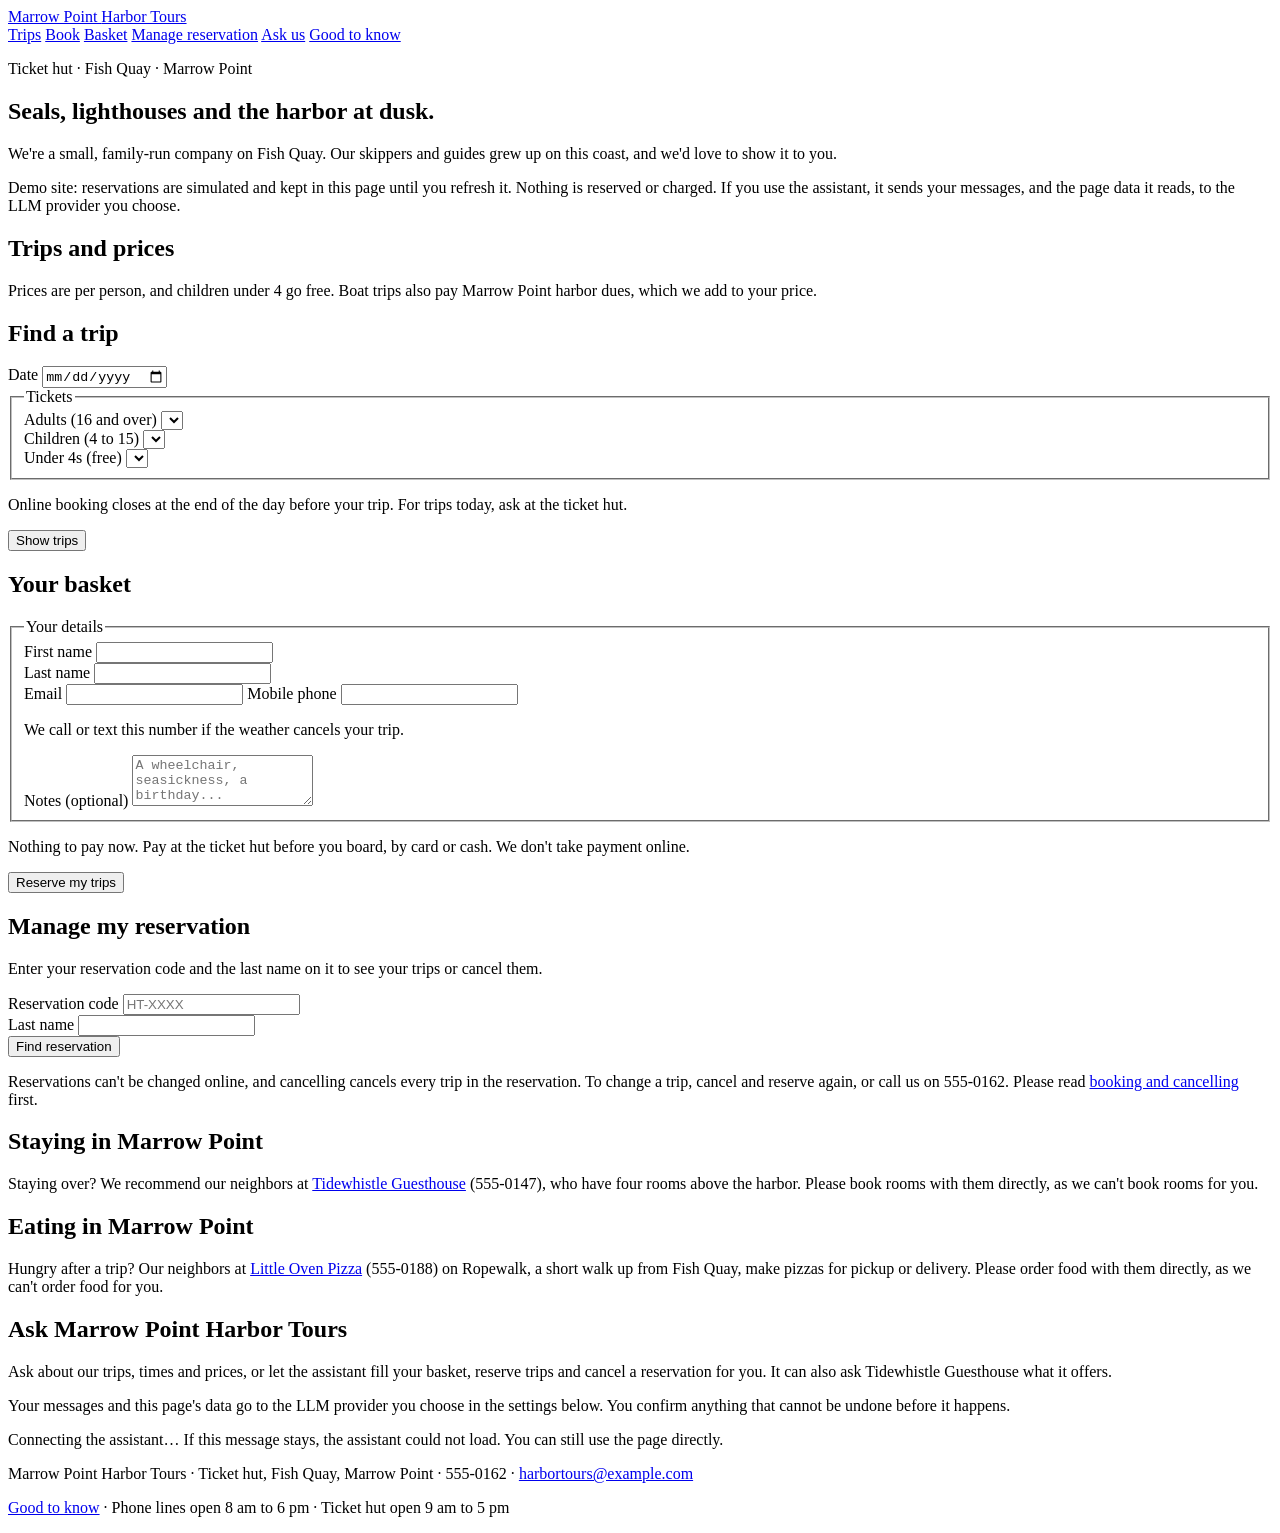
==== examples/harbor_tours_agentified/index.html @ f682f7e7 "Link the guesthouse, tour and pizza sites to each other Add a Marrow Point copy of the plain pizza s" ====
<!doctype html>
<html lang="en">
  <head>
    <meta charset="utf-8">
    <meta name="viewport" content="width=device-width, initial-scale=1">
    <meta name="description" content="Seal-watching cruises, harbor trips, an evening sail and a sea wall walk from Fish Quay in Marrow Point. See times and prices and reserve places.">
    <title>Marrow Point Harbor Tours · Boat trips and walks</title>
    <link rel="icon" href="favicon.svg" type="image/svg+xml">
    <link rel="stylesheet" href="styles.css">
    <script type="module" src="js/app.js"></script>
    <script type="module" src="site.js"></script>
  </head>
  <body>
    <header>
      <a class="brand" href="index.html">Marrow Point <span>Harbor Tours</span></a>
      <nav aria-label="Main navigation">
        <a href="#trips">Trips</a>
        <a href="#find">Book</a>
        <a href="#basket">Basket</a>
        <a href="#manage">Manage reservation</a>
        <a href="#assistant">Ask us</a>
        <a href="policies.html">Good to know</a>
      </nav>
    </header>
    <main>
      <section class="intro" aria-labelledby="welcome">
        <p class="eyebrow">Ticket hut · Fish Quay · Marrow Point</p>
        <h1 id="welcome">Seals, lighthouses and the harbor at dusk.</h1>
        <p>We're a small, family-run company on Fish Quay. Our skippers and guides grew up on this coast,
          and we'd love to show it to you.</p>
        <p id="demo-note" class="note">Demo site: reservations are simulated and kept in this page until you refresh it.
          Nothing is reserved or charged. If you use the assistant, it sends your messages, and the page data it
          reads, to the LLM provider you choose.</p>
      </section>

      <section id="trips" aria-labelledby="trips-heading">
        <h2 id="trips-heading">Trips and prices</h2>
        <p id="prices-note">Prices are per person, and children under 4 go free. Boat trips also pay Marrow Point harbor dues,
          which we add to your price.</p>
        <div id="tour-list" class="tour-list"></div>
        <noscript><p>Please turn on JavaScript to see our trips and reserve, or call us on 555-0162.</p></noscript>
      </section>

      <div class="booking-layout">
        <section id="find" aria-labelledby="find-heading">
          <h2 id="find-heading">Find a trip</h2>
          <form id="find-form" novalidate>
            <label for="find-date">Date</label>
            <input id="find-date" type="date" required>
            <fieldset id="find-tickets" class="tickets" tabindex="-1">
              <legend>Tickets</legend>
              <div class="field-row">
                <div class="field">
                  <label for="find-adults">Adults (16 and over)</label>
                  <select id="find-adults"></select>
                </div>
                <div class="field">
                  <label for="find-children">Children (4 to 15)</label>
                  <select id="find-children"></select>
                </div>
                <div class="field">
                  <label for="find-under4s">Under 4s (free)</label>
                  <select id="find-under4s"></select>
                </div>
              </div>
            </fieldset>
            <p id="booking-note" class="note">Online booking closes at the end of the day before your trip.
              For trips today, ask at the ticket hut.</p>
            <button type="submit">Show trips</button>
          </form>
          <ul id="departure-list" class="results"></ul>
        </section>

        <section id="basket" class="panel" aria-labelledby="basket-heading">
          <h2 id="basket-heading">Your basket</h2>
          <ul id="reserve-basket" class="basket" tabindex="-1"></ul>
          <p id="basket-total"></p>
          <form id="reserve-form" novalidate>
            <fieldset>
              <legend>Your details</legend>
              <div class="field-row">
                <div class="field">
                  <label for="reserve-firstName">First name</label>
                  <input id="reserve-firstName" autocomplete="given-name" maxlength="60" required>
                </div>
                <div class="field">
                  <label for="reserve-lastName">Last name</label>
                  <input id="reserve-lastName" autocomplete="family-name" maxlength="60" required>
                </div>
              </div>
              <label for="reserve-email">Email</label>
              <input id="reserve-email" type="email" autocomplete="email" maxlength="120" required>
              <label for="reserve-phone">Mobile phone</label>
              <input id="reserve-phone" type="tel" autocomplete="tel" maxlength="20" required>
              <p id="phone-note" class="note">We call or text this number if the weather cancels your trip.</p>
              <label for="reserve-notes">Notes (optional)</label>
              <textarea id="reserve-notes" rows="3" maxlength="300"
                placeholder="A wheelchair, seasickness, a birthday..."></textarea>
            </fieldset>
            <p id="payment-note" class="note">Nothing to pay now. Pay at the ticket hut before you board, by card or cash.
              We don't take payment online.</p>
            <button type="submit">Reserve my trips</button>
          </form>
          <div id="confirmation" class="confirmation" tabindex="-1" hidden></div>
        </section>
      </div>

      <section id="manage" aria-labelledby="manage-heading">
        <h2 id="manage-heading">Manage my reservation</h2>
        <p>Enter your reservation code and the last name on it to see your trips or cancel them.</p>
        <form id="manage-form" class="field-row" novalidate>
          <div class="field">
            <label for="manage-code">Reservation code</label>
            <input id="manage-code" autocomplete="off" maxlength="12" placeholder="HT-XXXX" required>
          </div>
          <div class="field">
            <label for="manage-lastName">Last name</label>
            <input id="manage-lastName" autocomplete="family-name" maxlength="60" required>
          </div>
          <div class="field">
            <button type="submit">Find reservation</button>
          </div>
        </form>
        <div id="manage-result" class="manage-result" tabindex="-1"></div>
        <p id="manage-note" class="note">Reservations can't be changed online, and cancelling cancels every trip in the reservation.
          To change a trip, cancel and reserve again, or call us on 555-0162.
          Please read <a href="policies.html#booking">booking and cancelling</a> first.</p>
      </section>

      <section id="staying" aria-labelledby="staying-heading">
        <h2 id="staying-heading">Staying in Marrow Point</h2>
        <p id="staying-note">Staying over? We recommend our neighbors at
          <a href="https://tidewhistle.example.com/">Tidewhistle Guesthouse</a> (555-0147), who have four rooms
          above the harbor. Please book rooms with them directly, as we can't book rooms for you.</p>
      </section>

      <section id="eating" aria-labelledby="eating-heading">
        <h2 id="eating-heading">Eating in Marrow Point</h2>
        <p id="eating-note">Hungry after a trip? Our neighbors at
          <a href="https://littleoven.example.com/">Little Oven Pizza</a> (555-0188) on Ropewalk, a short walk up
          from Fish Quay, make pizzas for pickup or delivery. Please order food with them directly, as we can't
          order food for you.</p>
      </section>

      <section id="assistant" class="assistant" aria-labelledby="assistant-heading">
        <h2 id="assistant-heading">Ask Marrow Point Harbor Tours</h2>
        <p>Ask about our trips, times and prices, or let the assistant fill your basket, reserve trips and cancel a
          reservation for you. It can also ask Tidewhistle Guesthouse what it offers.</p>
        <p class="assistant-note">Your messages and this page's data go to the LLM provider you choose in the settings below. You confirm anything that cannot be undone before it happens.</p>
        <p id="assistant-status" role="status">Connecting the assistant… If this message stays, the assistant could not load. You can still use the page directly.</p>
        <div id="agent-app">
          <div data-ns-slot="header"></div>
          <div class="assistant-panels">
            <div data-ns-slot="chat"></div>
            <div data-ns-slot="agents"></div>
          </div>
          <div data-ns-slot="settings"></div>
        </div>
      </section>
      <p id="status" class="visually-hidden" role="status" aria-live="polite"></p>
    </main>
    <footer>
      <p id="contact-line">Marrow Point Harbor Tours · Ticket hut, Fish Quay, Marrow Point · 555-0162 ·
        <a href="mailto:harbortours@example.com">harbortours@example.com</a></p>
      <p id="hours-line"><a href="policies.html">Good to know</a> · Phone lines open 8 am to 6 pm · Ticket hut open 9 am to 5 pm</p>
    </footer>
  </body>
</html>
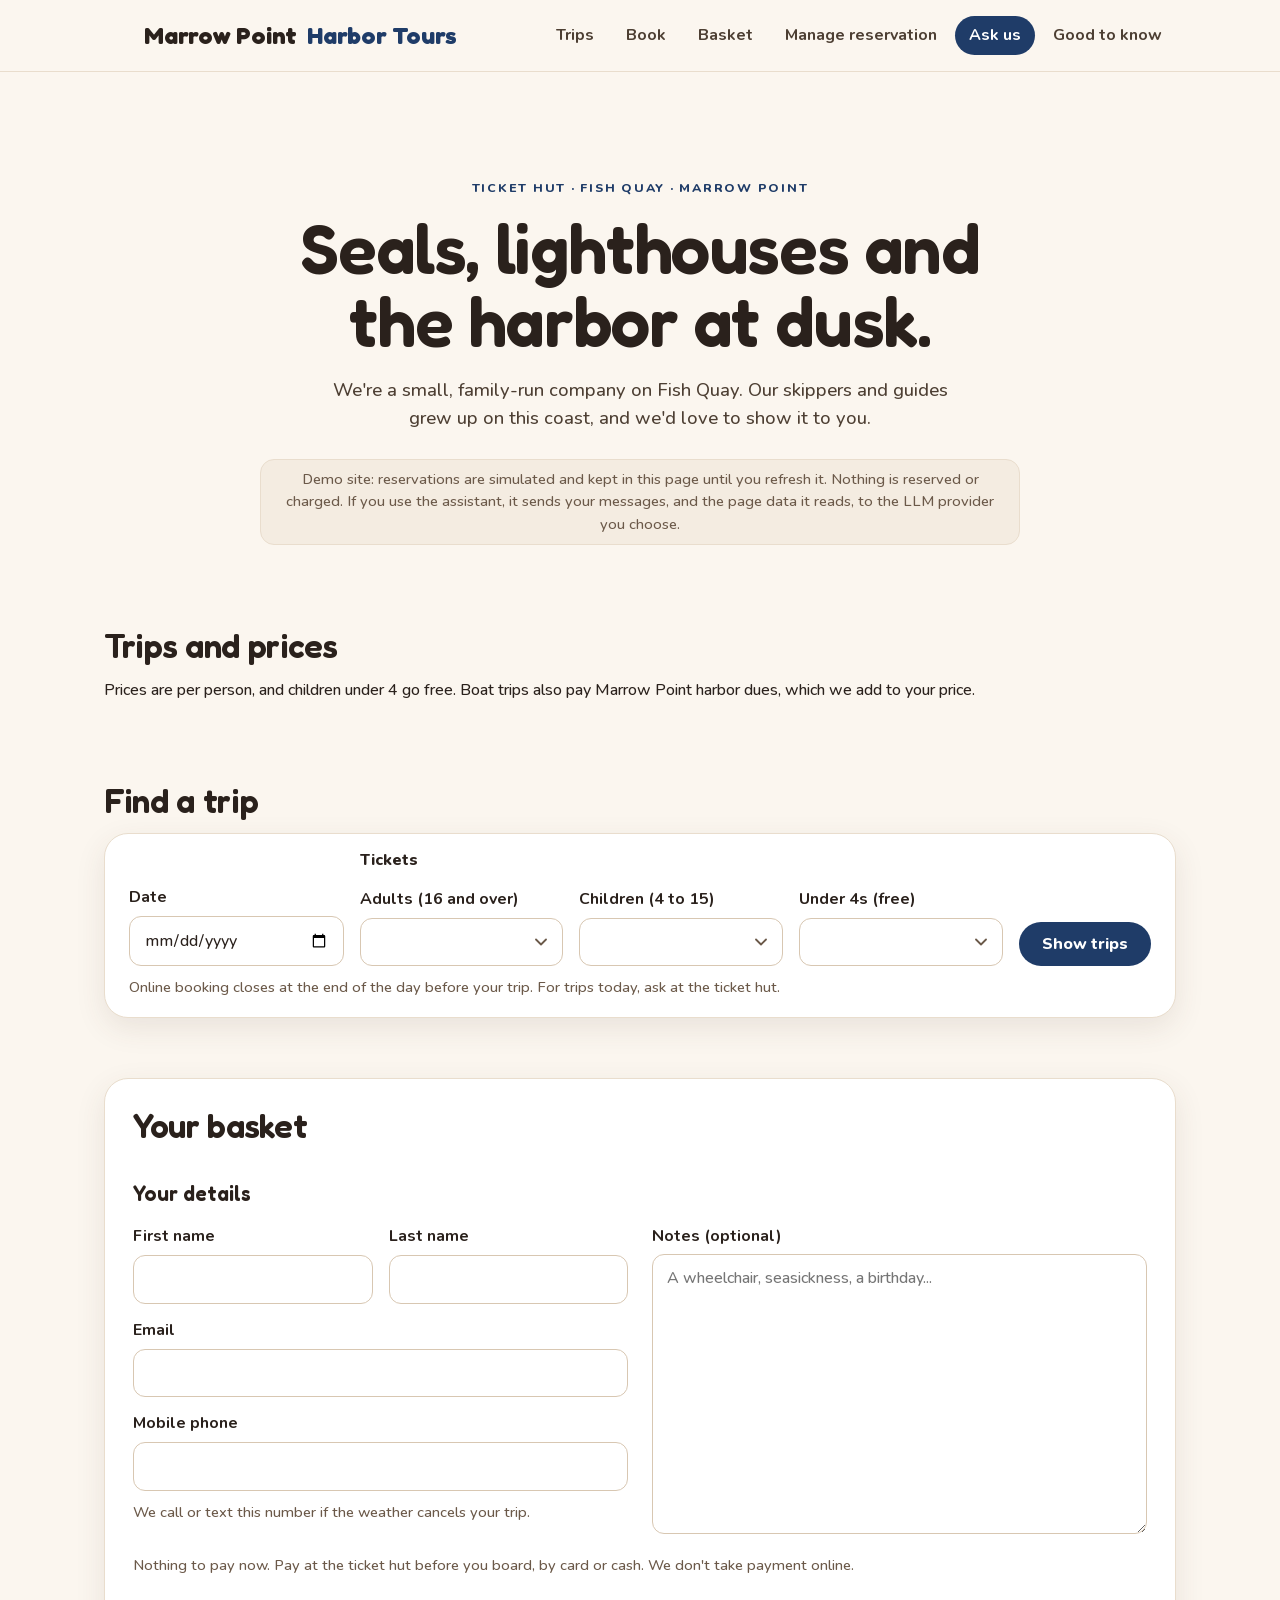
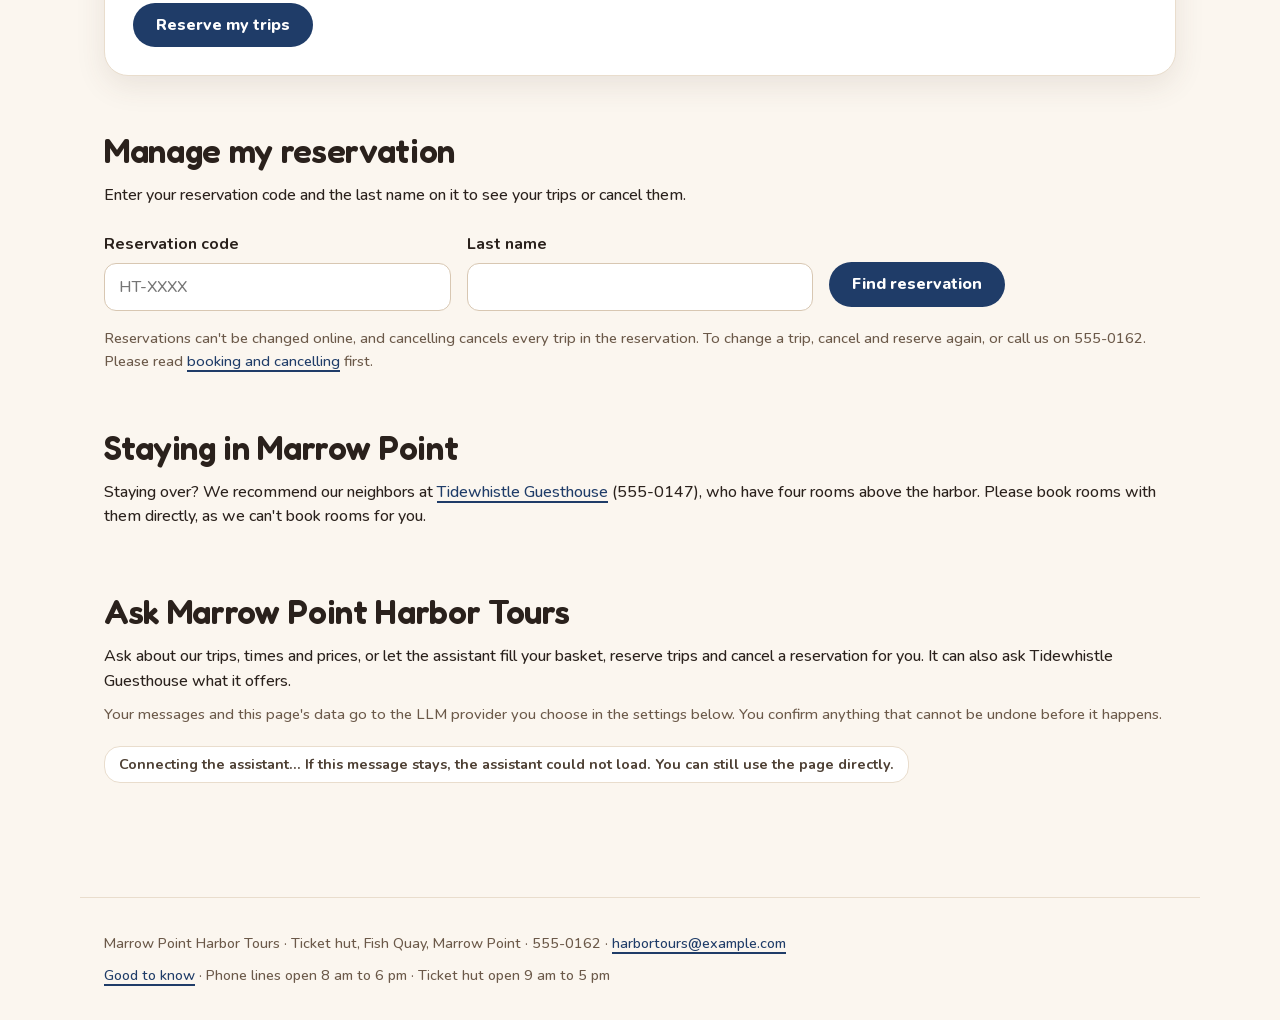
==== commit 5aa66171: "Restyle the example sites and drop the chat box Give the guesthouse, harbor tours and pizza sites, p" ====
--- a/examples/harbor_tours_agentified/index.html
+++ b/examples/harbor_tours_agentified/index.html
@@ -134,14 +134,6 @@
           above the harbor. Please book rooms with them directly, as we can't book rooms for you.</p>
       </section>
 
-      <section id="eating" aria-labelledby="eating-heading">
-        <h2 id="eating-heading">Eating in Marrow Point</h2>
-        <p id="eating-note">Hungry after a trip? Our neighbors at
-          <a href="https://littleoven.example.com/">Little Oven Pizza</a> (555-0188) on Ropewalk, a short walk up
-          from Fish Quay, make pizzas for pickup or delivery. Please order food with them directly, as we can't
-          order food for you.</p>
-      </section>
-
       <section id="assistant" class="assistant" aria-labelledby="assistant-heading">
         <h2 id="assistant-heading">Ask Marrow Point Harbor Tours</h2>
         <p>Ask about our trips, times and prices, or let the assistant fill your basket, reserve trips and cancel a
@@ -150,11 +142,14 @@
         <p id="assistant-status" role="status">Connecting the assistant… If this message stays, the assistant could not load. You can still use the page directly.</p>
         <div id="agent-app">
           <div data-ns-slot="header"></div>
-          <div class="assistant-panels">
-            <div data-ns-slot="chat"></div>
+          <div class="assistant-tools">
             <div data-ns-slot="agents"></div>
+            <details class="assistant-settings">
+              <summary>⚙ AI model settings</summary>
+              <div data-ns-slot="settings"></div>
+            </details>
           </div>
-          <div data-ns-slot="settings"></div>
+          <div data-ns-slot="chat"></div>
         </div>
       </section>
       <p id="status" class="visually-hidden" role="status" aria-live="polite"></p>
--- a/examples/harbor_tours_agentified/styles.css
+++ b/examples/harbor_tours_agentified/styles.css
@@ -0,0 +1,853 @@
+/* Fonts are stored with the site, so the page loads nothing from other servers.
+   Both are under the SIL Open Font License: see the files in fonts/. */
+@font-face {
+  font-family: "Fredoka";
+  font-style: normal;
+  font-weight: 300 700;
+  font-display: swap;
+  src: url("fonts/fredoka.woff2") format("woff2");
+}
+@font-face {
+  font-family: "Nunito";
+  font-style: normal;
+  font-weight: 200 1000;
+  font-display: swap;
+  src: url("fonts/nunito.woff2") format("woff2");
+}
+
+:root {
+  /* Warm paper, dark ink and soft lines, shared by the example sites. */
+  --paper: #fbf6ef;
+  --paper-deep: #f4ece1;
+  --surface: #ffffff;
+  --ink: #2a211c;
+  --ink-soft: #4d3f33;
+  --muted: #6b5949;
+  --line: #e9ddcd;
+  --line-strong: #d8c7b2;
+  --ok: #2e8b5a;
+  --ok-ink: #1c593a;
+  --ok-bg: #eaf5ee;
+  --ok-line: #cde8d6;
+  --warn-bg: #fcf3e1;
+  --warn-line: #f1c977;
+  --error: #a3261b;
+  /* This site's own colors. */
+  --brand: #1f3c68;
+  --brand-dark: #162c4d;
+  --brand-soft: #e4eaf3;
+  --focus: #b3540d;
+  --display: "Fredoka", "Nunito", system-ui, sans-serif;
+  --text: "Nunito", system-ui, sans-serif;
+  --mono: ui-monospace, "SF Mono", Menlo, Consolas, monospace;
+  --radius: 18px;
+  --shadow: 0 10px 30px rgba(77, 63, 51, .10);
+  --shadow-lift: 0 30px 80px rgba(42, 33, 28, .35);
+  color-scheme: light;
+  font-family: var(--text);
+  font-weight: 500;
+  color: var(--ink);
+  background: var(--paper);
+  line-height: 1.55;
+  -webkit-font-smoothing: antialiased;
+}
+* { box-sizing: border-box; }
+body { margin: 0; }
+main, footer { max-width: 1120px; margin: auto; padding: 24px; }
+/* The header's line runs the full width, while its content lines up with main. */
+header {
+  display: flex;
+  align-items: center;
+  justify-content: space-between;
+  gap: 24px;
+  padding: 16px max(24px, calc((100% - 1120px) / 2 + 24px));
+  border-bottom: 1px solid var(--line);
+}
+a { color: var(--brand); text-underline-offset: 4px; text-decoration-thickness: 1.5px; }
+a:hover { color: var(--brand-dark); }
+.brand {
+  display: inline-flex;
+  align-items: center;
+  gap: 10px;
+  font-family: var(--display);
+  font-size: 1.5rem;
+  font-weight: 700;
+  letter-spacing: -.01em;
+  text-decoration: none;
+  color: var(--ink);
+}
+.brand::before {
+  content: "";
+  flex: none;
+  width: 30px;
+  height: 30px;
+  background: url("favicon.svg") center / contain no-repeat;
+}
+.brand span { color: var(--brand); }
+nav { display: flex; flex-wrap: wrap; gap: 4px; }
+nav a {
+  padding: 7px 14px;
+  border-radius: 999px;
+  font-weight: 700;
+  color: var(--ink-soft);
+  text-decoration: none;
+}
+nav a:hover { color: var(--ink); background: var(--paper-deep); }
+nav a[aria-current="page"] { color: var(--brand-dark); background: var(--brand-soft); }
+/* The assistant link stands out, as the way to ask instead of searching. */
+nav a[href$="#assistant"] { color: #fff; background: var(--brand); }
+nav a[href$="#assistant"]:hover { color: #fff; background: var(--brand-dark); }
+
+.intro {
+  max-width: 820px;
+  margin: 0 auto;
+  padding: clamp(36px, 8vh, 88px) 0 16px;
+  text-align: center;
+}
+.intro > p { max-width: 640px; margin-inline: auto; }
+.intro > p:not([class]) { font-size: 1.15rem; color: var(--ink-soft); }
+/* The demo note sits under the welcome text as a quiet label. */
+.intro .note {
+  display: inline-block;
+  max-width: 760px;
+  margin-top: 16px;
+  padding: 8px 16px;
+  border: 1px solid var(--line);
+  border-radius: 14px;
+  background: var(--paper-deep);
+}
+.eyebrow {
+  font-size: .78rem;
+  font-weight: 800;
+  text-transform: uppercase;
+  letter-spacing: .14em;
+  color: var(--brand);
+}
+h1 {
+  font-family: var(--display);
+  font-weight: 600;
+  font-size: clamp(2.4rem, 6.4vw, 4.4rem);
+  line-height: 1.04;
+  letter-spacing: -.02em;
+  margin: 14px 0 18px;
+  text-wrap: balance;
+}
+h2 {
+  font-family: var(--display);
+  font-weight: 600;
+  font-size: clamp(1.7rem, 3vw, 2.1rem);
+  line-height: 1.15;
+  letter-spacing: -.01em;
+  margin: 56px 0 12px;
+}
+h3 { margin: 0 0 6px; font-size: 1.1rem; font-weight: 800; }
+p { margin: 10px 0; text-wrap: pretty; }
+.note, .facts { color: var(--muted); font-size: .92rem; }
+li::marker { color: var(--brand); }
+
+/* Tours */
+.tour-list {
+  display: grid;
+  grid-template-columns: repeat(auto-fill, minmax(240px, 1fr));
+  gap: 20px;
+  margin-top: 24px;
+}
+.tour, .panel, .results li, .basket li, .manage-result:not(:empty) {
+  padding: 20px;
+  border: 1px solid var(--line);
+  border-radius: var(--radius);
+  background: var(--surface);
+}
+.tour {
+  display: flex;
+  flex-direction: column;
+  overflow: hidden;
+  transition: transform .2s, box-shadow .2s;
+}
+.tour:hover { transform: translateY(-3px); box-shadow: var(--shadow); }
+/* A picture across the top of each card, in place of a photo. */
+.tour::before {
+  content: "";
+  display: block;
+  aspect-ratio: 16 / 9;
+  margin: -20px -20px 16px;
+  background: var(--brand-soft) center / cover no-repeat;
+}
+/* The pictures follow the tour order in js/tour-data.js. */
+.tour:nth-child(1)::before { background-image: url("img/tour-seal-rocks.svg"); }
+.tour:nth-child(2)::before { background-image: url("img/tour-lighthouse.svg"); }
+.tour:nth-child(3)::before { background-image: url("img/tour-twilight-sail.svg"); }
+.tour:nth-child(4)::before { background-image: url("img/tour-sea-wall.svg"); }
+.tour h3 { font-family: var(--display); font-size: 1.35rem; font-weight: 600; }
+/* The times and prices lines have no class of their own. */
+.tour > p:not([class]) { font-weight: 700; }
+.tour > p:not([class]) + p:not([class]) { font-weight: 800; }
+.highlights { margin: 8px 0; padding: 0; list-style: none; }
+.highlights li { position: relative; padding-left: 18px; }
+.highlights li::before {
+  content: "";
+  position: absolute;
+  left: 2px;
+  top: .6em;
+  width: 7px;
+  height: 7px;
+  border-radius: 50%;
+  background: var(--brand);
+}
+
+/* Forms */
+/* The search runs across the page above the booking form, so neither leaves an empty
+   column beside the other. */
+.booking-layout { display: grid; gap: 40px; margin-top: 56px; }
+.booking-layout h2 { margin-top: 0; }
+.panel { padding: 28px; border-radius: 24px; box-shadow: var(--shadow); }
+.panel h2 { margin-top: 0; }
+/* 160px keeps a date input wide enough to show its whole date and calendar icon. */
+.field-row {
+  display: grid;
+  grid-template-columns: repeat(auto-fit, minmax(160px, 1fr));
+  gap: 0 16px;
+  align-items: start;
+}
+fieldset { margin: 0 0 20px; padding: 0; border: 0; }
+legend {
+  padding: 0;
+  font-family: var(--display);
+  font-size: 1.3rem;
+  font-weight: 600;
+}
+.tickets { margin-top: 16px; }
+.tickets legend { font-family: inherit; font-size: 1rem; font-weight: 800; }
+label { display: block; margin: 14px 0 6px; font-weight: 700; }
+input, select, textarea {
+  width: 100%;
+  padding: 11px 14px;
+  font: inherit;
+  color: inherit;
+  border: 1.5px solid var(--line-strong);
+  border-radius: 12px;
+  background: var(--surface);
+  transition: border-color .15s, box-shadow .15s;
+}
+input:hover, select:hover, textarea:hover { border-color: #c4ae95; }
+input:focus, select:focus, textarea:focus {
+  border-color: var(--brand);
+  box-shadow: 0 0 0 4px color-mix(in srgb, var(--brand) 14%, transparent);
+}
+/* A drawn arrow, so every select looks the same in every browser. */
+select {
+  appearance: none;
+  padding-right: 40px;
+  background: var(--surface) url("data:image/svg+xml,%3Csvg xmlns='http://www.w3.org/2000/svg' viewBox='0 0 12 8'%3E%3Cpath d='M1 1.5l5 5 5-5' fill='none' stroke='%236b5949' stroke-width='1.8' stroke-linecap='round' stroke-linejoin='round'/%3E%3C/svg%3E") no-repeat right 15px center / 12px 8px;
+}
+input[type="checkbox"], input[type="radio"] {
+  width: 18px;
+  height: 18px;
+  margin: 0;
+  accent-color: var(--brand);
+}
+textarea { resize: vertical; }
+button {
+  margin-top: 16px;
+  padding: 11px 22px;
+  font: inherit;
+  font-weight: 800;
+  line-height: 1.3;
+  color: #fff;
+  border: 1.5px solid transparent;
+  border-radius: 999px;
+  background: var(--brand);
+  cursor: pointer;
+  transition: background .15s, transform .1s;
+}
+button:hover { background: var(--brand-dark); }
+button:active { transform: translateY(1px); }
+/* A quieter button for taking a trip out of the basket. */
+button.secondary { color: var(--brand); border-color: var(--line-strong); background: var(--surface); }
+button.secondary:hover { background: var(--paper-deep); }
+:focus-visible { outline: 3px solid var(--focus); outline-offset: 3px; }
+.field-error { margin: 6px 0 0; color: var(--error); font-size: .9rem; font-weight: 700; }
+[aria-invalid="true"] { border-color: var(--error); }
+/* Line the button up with the inputs beside it, below their labels. */
+#manage-form button { margin-top: 44px; }
+
+/* Results, basket and reservations */
+.results, .basket { display: grid; gap: 12px; padding: 0; list-style: none; }
+.results li, .basket li { border-radius: 16px; }
+:is(.results, .basket) li h3 { font-family: var(--display); font-size: 1.2rem; font-weight: 600; }
+/* A basket item reads as a row, with its button on the right. */
+.basket li:has(> button) {
+  display: grid;
+  grid-template-columns: minmax(0, 1fr) auto;
+  align-items: center;
+  column-gap: 16px;
+}
+.basket li:has(> button) > :not(button) { grid-column: 1; }
+/* Four rows covers the most lines an item has. */
+.basket li > button { grid-column: 2; grid-row: 1 / span 4; margin: 0; }
+/* The trips found are a row of cards under the search, each with its button at the bottom. */
+#departure-list { grid-template-columns: repeat(auto-fill, minmax(280px, 1fr)); margin: 20px 0 0; }
+#departure-list li { display: flex; flex-direction: column; }
+#departure-list li > p:last-of-type { margin-bottom: 16px; }
+#departure-list li > button { margin-top: auto; }
+table { width: 100%; border-collapse: separate; border-spacing: 0; }
+th, td { padding: 8px 4px; text-align: left; vertical-align: top; border-bottom: 1px solid var(--line); }
+th { font-weight: 800; border-bottom: 1.5px solid var(--line-strong); }
+.confirmation {
+  margin-top: 24px;
+  padding: 20px;
+  border: 1px solid var(--ok-line);
+  border-radius: var(--radius);
+  background: var(--ok-bg);
+}
+.confirmation h3 { color: var(--ok-ink); }
+.summary { display: grid; grid-template-columns: max-content 1fr; gap: 4px 16px; margin: 12px 0; }
+.summary dt { font-weight: 700; color: var(--muted); }
+.summary dd { margin: 0; font-weight: 700; overflow-wrap: anywhere; }
+.manage-result { margin-top: 16px; }
+
+/* Policies */
+.toc { display: flex; flex-wrap: wrap; gap: 8px; padding: 8px 0 4px; }
+.toc a {
+  padding: 8px 14px;
+  border: 1px solid var(--line);
+  border-radius: 999px;
+  font-weight: 700;
+  color: var(--ink-soft);
+  text-decoration: none;
+  background: var(--surface);
+}
+.toc a:hover { color: var(--ink); border-color: var(--line-strong); }
+section > table {
+  max-width: 640px;
+  overflow: hidden;
+  border: 1px solid var(--line);
+  border-radius: 14px;
+  background: var(--surface);
+}
+section > table :is(th, td) { padding: 10px 14px; }
+section > table tr:last-child td { border-bottom: 0; }
+
+footer {
+  margin-top: 56px;
+  color: var(--muted);
+  font-size: .9rem;
+  border-top: 1px solid var(--line);
+}
+.visually-hidden { position: absolute; width: 1px; height: 1px; margin: -1px; padding: 0; overflow: hidden; clip-path: inset(50%); white-space: nowrap; }
+[hidden] { display: none !important; }
+@media (min-width: 761px) {
+  /* The search is one bar: the date, the tickets and the button in a row. The first
+     row is flexible, so the date's label sits right above the date and the date lines
+     up with the ticket choices. */
+  #find-form {
+    display: grid;
+    grid-template-columns: minmax(170px, 1fr) minmax(0, 3fr) auto;
+    grid-template-rows: 1fr auto auto auto;
+    column-gap: 16px;
+    padding: 14px 24px 8px;
+  border: 1px solid var(--line);
+  border-radius: 24px;
+  background: var(--surface);
+  box-shadow: var(--shadow);
+  }
+  #find-form > label[for="find-date"] { grid-column: 1; grid-row: 1; align-self: end; }
+  #find-date { grid-column: 1; grid-row: 2; }
+  #find-tickets { grid-column: 2; grid-row: 1 / span 2; align-self: end; margin: 0; }
+  /* The three ticket choices stay in one row, lined up along the bottom when a label
+     wraps onto two lines. */
+  #find-tickets .field-row { grid-template-columns: repeat(3, minmax(0, 1fr)); align-items: end; }
+  #find-form > button { grid-column: 3; grid-row: 2; align-self: end; margin: 0; }
+  /* An error message follows its field in the page, so it gets the row below it. */
+  #find-date + .field-error { grid-column: 1; grid-row: 3; }
+  #find-tickets + .field-error { grid-column: 2; grid-row: 3; }
+  #find-form > .note { grid-column: 1 / -1; grid-row: 4; }
+  /* The basket runs across the top of its panel. The guest's details sit below it in
+     two columns: name, email and phone on the left, notes on the right. An error
+     message follows its field in the page, so each gets the row below its field. */
+  #reserve-form > fieldset {
+    display: grid;
+    grid-template-columns: minmax(0, 1fr) minmax(0, 1fr);
+    column-gap: 24px;
+    align-content: start;
+  }
+  #reserve-form > fieldset > .field-row { grid-column: 1; grid-row: 1; }
+  #reserve-form label[for="reserve-email"] { grid-column: 1; grid-row: 2; }
+  #reserve-email { grid-column: 1; grid-row: 3; }
+  #reserve-email + .field-error { grid-column: 1; grid-row: 4; }
+  #reserve-form label[for="reserve-phone"] { grid-column: 1; grid-row: 5; }
+  #reserve-phone { grid-column: 1; grid-row: 6; }
+  #reserve-phone + .field-error { grid-column: 1; grid-row: 7; }
+  #reserve-form > fieldset > .note { grid-column: 1; grid-row: 8; }
+  /* The notes box fills the right column, starting level with the name fields. */
+  #reserve-form label[for="reserve-notes"] { grid-column: 2; grid-row: 1; align-self: start; }
+  #reserve-notes { grid-column: 2; grid-row: 1 / span 8; align-self: stretch; height: auto; margin-top: 44px; }
+}
+@media (max-width: 760px) {
+  main, footer { padding: 16px; }
+  header { flex-direction: column; align-items: start; gap: 12px; padding: 14px 16px; }
+  nav a { padding: 6px 12px; }
+  .panel { padding: 20px; }
+  /* Give the Find reservation button its own row, with space above it. */
+  #manage-form .field:last-child { grid-column: 1 / -1; }
+  #manage-form button { margin-top: 16px; }
+}
+
+/* Assistant layout, from the agentify-website skill, in the site's colors. The chat
+   has no box: it grows with the page, and its message box sticks to the bottom of the
+   screen while the chat is in view. chat-follow.js scrolls to each new message. */
+.assistant { margin-top: 64px; }
+.assistant-note { color: var(--muted); font-size: .92rem; }
+#assistant-status {
+  display: inline-block;
+  padding: 6px 14px;
+  border: 1px solid var(--line);
+  border-radius: 16px;
+  background: var(--surface);
+  font-size: .9rem;
+  font-weight: 700;
+  color: var(--ink-soft);
+}
+
+/* The runtime reads these variables for its chat, settings and agent panels.
+   White text sits on --ns-primary (the Send and settings buttons) and on --ns-accent
+   (Send while a turn is steered), so both keep at least 4.5:1 contrast with white: the
+   site's navy is 11:1 and its focus orange is 5:1. The visitor's messages use the ink. */
+#agent-app {
+  --ns-font: var(--text);
+  --ns-bg: var(--paper);
+  --ns-fg: var(--ink);
+  --ns-primary: var(--brand);
+  --ns-accent: var(--focus);
+  --ns-border: var(--line);
+  --ns-panelbg: var(--surface);
+  --ns-msgbg: var(--surface);
+  --ns-muted: var(--muted);
+  --ns-user-bg: var(--ink);
+  --ns-user-fg: #fff;
+  --ns-radius: 18px;
+  margin-top: 24px;
+}
+
+/* Header: the site's mark, the assistant's name and the model badge, as pills. */
+#agent-app .ns-header { flex-wrap: wrap; gap: 10px; padding: 0 0 14px; border-bottom: 1px solid var(--line); }
+#agent-app .ns-title {
+  display: flex;
+  align-items: center;
+  gap: 10px;
+  font-family: var(--display);
+  font-size: 1.35rem;
+  font-weight: 600;
+}
+#agent-app .ns-title::before {
+  content: "";
+  flex: none;
+  width: 30px;
+  height: 30px;
+  background: url("favicon.svg") center / contain no-repeat;
+}
+#agent-app .ns-llmbadge {
+  display: inline-flex;
+  align-items: center;
+  gap: 8px;
+  padding: 5px 12px;
+  border: 1px solid var(--line);
+  border-radius: 999px;
+  font-size: 12.5px;
+  font-weight: 800;
+  color: var(--ink);
+  background: var(--surface);
+}
+#agent-app .ns-llmbadge::before {
+  content: "";
+  flex: none;
+  width: 8px;
+  height: 8px;
+  border-radius: 50%;
+  background: var(--line-strong);
+}
+#agent-app .ns-llmbadge.real::before { background: var(--ok); }
+#agent-app .ns-llmbadge.pending::before { background: var(--warn-line); }
+#agent-app .ns-llmbadge.error { color: var(--error); border-color: #efc7c1; background: #fdf1ef; }
+#agent-app .ns-llmbadge.error::before { background: var(--error); }
+#agent-app .ns-llmbadge.mock { color: #7a4d06; border-color: var(--warn-line); background: var(--warn-bg); }
+#agent-app .ns-llmbadge.mock::before { background: #d39a2c; }
+#agent-app .ns-devtoggle {
+  padding: 5px 12px;
+  border: 1px solid var(--line-strong);
+  border-radius: 999px;
+  font-size: 12.5px;
+  font-weight: 700;
+  color: var(--ink-soft);
+}
+#agent-app .ns-devtoggle.on { color: #fff; border-color: var(--ink); background: var(--ink); }
+/* A site's button:hover background also reaches the runtime's plain buttons, behind
+   their dark text. Give them a light hover of their own. */
+#agent-app .ns-devtoggle:not(.on):hover { background: var(--paper-deep); }
+#agent-app .ns-modal-close:hover { background: transparent; }
+#agent-app .ns-breadcrumb { font-family: var(--mono); }
+
+/* Tools row: the agents as small pills, and the settings behind a pill of their own.
+   The settings take the whole row when open. */
+.assistant-tools {
+  display: flex;
+  flex-wrap: wrap;
+  align-items: center;
+  gap: 10px 16px;
+  margin-top: 14px;
+}
+.assistant-tools > [data-ns-slot="agents"] { flex: 1 1 320px; }
+#agent-app[data-dev="true"] .assistant-tools > [data-ns-slot="agents"] { flex-basis: 100%; }
+/* Hide the settings pill until the runtime fills it, so a failed load leaves no
+   empty control. */
+#agent-app:not(.ns-composed-app) .assistant-settings { display: none; }
+#agent-app .assistant-settings { flex: none; margin-left: auto; }
+#agent-app .assistant-settings[open] { flex-basis: 100%; }
+#agent-app .assistant-settings > summary {
+  display: flex;
+  align-items: center;
+  gap: 8px;
+  width: max-content;
+  margin-left: auto;
+  padding: 6px 14px;
+  border: 1px solid var(--line-strong);
+  border-radius: 999px;
+  font-size: 13px;
+  font-weight: 800;
+  color: var(--ink-soft);
+  background: var(--surface);
+  list-style: none;
+  cursor: pointer;
+}
+#agent-app .assistant-settings > summary::-webkit-details-marker { display: none; }
+#agent-app .assistant-settings > summary::after {
+  content: "";
+  width: 7px;
+  height: 7px;
+  margin-top: -3px;
+  border-right: 2px solid currentColor;
+  border-bottom: 2px solid currentColor;
+  transform: rotate(45deg);
+}
+#agent-app .assistant-settings[open] > summary { color: #fff; border-color: var(--ink); background: var(--ink); }
+#agent-app .assistant-settings[open] > summary::after { margin-top: 3px; transform: rotate(-135deg); }
+#agent-app .assistant-settings > summary:hover { border-color: var(--muted); }
+#agent-app .assistant-settings [data-ns-slot="settings"] {
+  margin-top: 10px;
+  padding: 18px;
+  border: 1px solid var(--line);
+  border-radius: 22px;
+  background: var(--surface);
+  box-shadow: var(--shadow);
+}
+
+/* Agents working for you, as one row of pills. */
+#agent-app .ns-agents {
+  flex-direction: row;
+  flex-wrap: wrap;
+  align-items: center;
+  gap: 8px 10px;
+  padding: 0;
+  border: 0;
+  background: transparent;
+  overflow: visible;
+}
+#agent-app .ns-agents h3 { font-size: 11px; font-weight: 800; letter-spacing: .12em; color: var(--muted); }
+#agent-app #ns-anodes { display: flex; flex-wrap: wrap; gap: 8px; min-width: 0; }
+#agent-app .ns-anode { gap: 8px; min-width: 0; padding: 5px 12px 5px 9px; border-color: var(--line); border-radius: 999px; background: var(--surface); }
+#agent-app .ns-anode:hover { border-color: var(--line-strong); box-shadow: var(--shadow); }
+#agent-app .ns-anode.active { border-color: var(--brand); }
+#agent-app .ns-anode .ns-aicon { font-size: 15px; }
+#agent-app .ns-anode .ns-ameta { display: flex; align-items: baseline; gap: 6px; }
+#agent-app .ns-anode .ns-aname { max-width: 240px; font-weight: 800; }
+#agent-app .ns-anode .ns-arole { white-space: nowrap; }
+#agent-app .ns-anode.done .ns-adot { background: var(--ok); }
+
+/* The chat: no box and no fixed height. It grows with its messages. */
+#agent-app.ns-composed-app [data-ns-slot="chat"] { height: auto; }
+#agent-app .ns-chat {
+  height: auto;
+  min-height: 0;
+  overflow: visible;
+  border: 0;
+  border-radius: 0;
+  background: transparent;
+}
+#agent-app .ns-action-status { border-bottom: 0; color: var(--muted); }
+#agent-app .ns-action-status summary { font-weight: 700; cursor: pointer; }
+/* The left padding makes room for the assistant's mark beside its replies. */
+#agent-app .ns-msgs { flex: none; gap: 18px; padding: 16px 0 8px 44px; overflow: visible; }
+/* Long links in a reply would run out of the bubble on a phone. "anywhere" would also
+   let the consent card's buttons shrink and split their labels. */
+#agent-app .ns-msg { overflow-wrap: break-word; font-size: 16px; line-height: 1.6; }
+/* The assistant's replies sit on the page, beside its mark, without a bubble. */
+#agent-app .ns-msg.bot {
+  position: relative;
+  padding: 3px 0;
+  border: 0;
+  border-radius: 0;
+  background: transparent;
+}
+#agent-app .ns-msg.user { padding: 11px 16px; border-radius: 18px 18px 6px 18px; }
+#agent-app .ns-msg.bot:not(.ns-turn-status, .ns-consent, .ns-linker)::before {
+  content: "";
+  position: absolute;
+  top: 2px;
+  left: -44px;
+  width: 30px;
+  height: 30px;
+  background: url("favicon.svg") center / contain no-repeat;
+}
+#agent-app .ns-msg.ns-turn-status { padding: 2px 0; font-weight: 700; }
+/* While a consent card waits, the status line above it already says "Contacting", though
+   nothing has been sent. Hide it until the visitor answers. */
+#agent-app .ns-msgs:has(.ns-consent-actions) > .ns-turn-status { display: none; }
+
+/* The message box is a pill with its buttons inside, and it sticks to the bottom of
+   the screen. The fade above it lets messages pass softly behind it. */
+#agent-app .ns-inputbar {
+  position: sticky;
+  bottom: 0;
+  z-index: 5;
+  isolation: isolate;
+  flex-wrap: nowrap;
+  align-items: center;
+  gap: 8px;
+  padding: 24px 6px 20px 22px;
+  border: 0;
+  background: linear-gradient(to top, var(--paper) 72%, transparent);
+}
+/* The pill is drawn behind the input and buttons, inside the fade. */
+#agent-app .ns-inputbar::before {
+  content: "";
+  position: absolute;
+  inset: 18px 0 14px;
+  z-index: -1;
+  border: 1.5px solid var(--line-strong);
+  border-radius: 999px;
+  background: var(--surface);
+  box-shadow: var(--shadow);
+  transition: border-color .15s, box-shadow .15s;
+}
+#agent-app .ns-inputbar:focus-within::before { border-color: var(--brand); }
+/* The pill shows the keyboard focus, as the input itself has no border. */
+#agent-app .ns-inputbar:has(.ns-input:focus-visible)::before { outline: 3px solid var(--focus); outline-offset: 2px; }
+#agent-app .ns-inputbar[data-turn-active="true"]::before {
+  box-shadow: 0 0 0 3px color-mix(in srgb, var(--brand) 18%, transparent), var(--shadow);
+}
+#agent-app .ns-inputbar .ns-input {
+  flex: 1 1 auto;
+  min-width: 0;
+  padding: 10px 0;
+  border: 0;
+  border-radius: 0;
+  font-size: 16px;
+  background: transparent;
+  box-shadow: none;
+}
+#agent-app .ns-inputbar .ns-input:focus-visible { outline: none; }
+#agent-app .ns-inputbar button { flex: none; padding: 11px 20px; border-radius: 999px; font-weight: 800; }
+#agent-app .ns-send:hover:not(:disabled) { background: var(--brand-dark); }
+/* The runtime styles New chat inline, so only !important can restyle it. */
+#agent-app #ns-newchat {
+  color: var(--ink-soft) !important;
+  border: 1.5px solid var(--line) !important;
+  background: var(--surface) !important;
+}
+#agent-app #ns-newchat:hover { background: var(--paper-deep) !important; }
+
+/* Chat forms and choices */
+#agent-app .ns-widget { padding: 16px; border: 1px solid var(--line); border-radius: 18px; background: var(--surface); }
+/* A widget with its own color keeps a bar of that color along its top. */
+#agent-app .ns-widget[style*="--w"] { border-top: 3px solid var(--w); }
+#agent-app .ns-w-head { font-family: var(--display); font-size: 1.1rem; font-weight: 600; }
+/* Chat forms label radio groups with a legend, so site legend fonts would reach them. */
+#agent-app .ns-w-label { font-family: inherit; font-weight: 700; }
+/* Site label rules add margins to chat form fields and make their options bold. */
+#agent-app .ns-widget label { margin: 0; }
+#agent-app .ns-w-radio label,
+#agent-app .ns-w-multi label,
+#agent-app .ns-w-toggle { font-weight: 500; }
+/* The runtime sizes radio and multi-choice options but not the checkbox label. */
+#agent-app .ns-w-toggle { font-size: 13px; }
+#agent-app .ns-w-row :is(input[type="text"], input[type="number"], input[type="date"], input[type="time"], select, textarea) {
+  padding: 10px 12px;
+  border: 1.5px solid var(--line-strong);
+  border-radius: 12px;
+  font-size: 15px;
+}
+#agent-app .ns-w-row select { padding-right: 38px; }
+#agent-app .ns-w-btn { padding: 10px 18px; border-radius: 999px; font-weight: 800; }
+#agent-app .ns-w-btn.ghost { color: var(--ink); border: 1.5px solid var(--line-strong); background: var(--surface); }
+/* Chat choices are buttons with a light background. A site's button color can hide their
+   titles. */
+#agent-app .ns-w-choice {
+  padding: 12px 14px;
+  color: var(--ns-fg);
+  border: 1px solid var(--line);
+  border-radius: 14px;
+  background: var(--surface);
+}
+#agent-app .ns-w-choice:hover:not(:disabled) { background: var(--surface); box-shadow: var(--shadow); }
+#agent-app .ns-w-choice:disabled:hover { background: var(--surface); }
+#agent-app .ns-w-field { border-bottom: 1px solid var(--line); }
+
+/* The partner consent card, in amber, with the safest choice as a plain outline. The
+   partner window prompt uses the same card, with Open as its main button. */
+#agent-app .ns-msg.ns-consent {
+  padding: 16px 18px;
+  border: 1.5px solid var(--warn-line);
+  border-radius: 18px;
+  background: var(--warn-bg);
+}
+#agent-app .ns-consent-title { margin-bottom: 4px; font-family: var(--display); font-size: 1.1rem; font-weight: 600; }
+#agent-app .ns-consent-sub { font-family: var(--mono); color: var(--muted); }
+#agent-app .ns-consent-req { color: var(--ink-soft); }
+/* On a phone the consent card is too narrow for its three buttons in one row, and
+   "Always allow" breaks onto two lines. Keep each label whole and wrap the row. */
+#agent-app .ns-consent-actions { flex-wrap: wrap; margin-top: 6px; }
+#agent-app .ns-consent-actions button {
+  padding: 9px 16px;
+  white-space: nowrap;
+  color: #fff;
+  border-radius: 999px;
+  font-size: 14px;
+  font-weight: 800;
+  background: var(--ink);
+}
+#agent-app .ns-consent-actions button:not([data-d="allow"], [data-d="open"]) {
+  color: var(--ink);
+  border: 1.5px solid var(--line-strong);
+  background: var(--surface);
+}
+#agent-app .ns-consent-actions button:not([data-d="allow"], [data-d="open"]):hover { background: var(--paper-deep); }
+#agent-app .ns-consent-done { font-weight: 800; color: var(--ok-ink); }
+#agent-app .ns-msg.ns-linker { padding: 16px 18px; border: 1.5px solid var(--line-strong); border-radius: 18px; background: var(--brand-soft); }
+#agent-app .ns-linker-form :is(input, button) { border-radius: 999px; }
+
+/* AI model settings, inside the drawer above */
+#agent-app .ns-settings { border-top: 0; font-size: 13.5px; }
+#agent-app .ns-settings-body { gap: 10px; padding: 0; }
+/* Site label rules add margins and bold text, and the inputs inside the labels inherit
+   the weight. */
+#agent-app .ns-settings-body label { margin: 4px 0; font-weight: 700; }
+#agent-app .ns-settings-body :is(input[type="text"], input[type="password"], input:not([type]), select) {
+  padding: 9px 12px;
+  border: 1.5px solid var(--line-strong);
+  border-radius: 12px;
+  font-size: 13.5px;
+  font-weight: 500;
+}
+#agent-app .ns-settings-body select { padding-right: 36px; }
+#agent-app .ns-settings-body button { padding: 9px 18px; border-radius: 999px; font-weight: 800; }
+#agent-app .ns-settings-body button.ghost { color: var(--ink); border: 1.5px solid var(--line-strong); background: var(--surface); }
+#agent-app .ns-key-help { padding: 14px 16px; border: 1px solid var(--line); border-radius: 16px; background: var(--paper); }
+#agent-app .ns-key-providers a { padding: 8px 12px; border-color: var(--line-strong); border-radius: 12px; }
+#agent-app .ns-key-providers a:hover { border-color: var(--brand); }
+#agent-app .ns-hint.warn { color: #8a4b08; }
+#agent-app .ns-settings-advanced { border-color: var(--line); }
+
+/* Developer view: the agent graph beside the run log, in dark ink like a terminal. */
+#agent-app[data-dev="true"] .ns-dev {
+  display: grid;
+  grid-template-columns: minmax(0, 1fr) minmax(0, 2fr);
+  align-items: start;
+  gap: 12px;
+}
+#agent-app .ns-graph { border-color: var(--line); border-radius: 18px; background: var(--surface); }
+#agent-app .ns-log { max-height: 420px; padding: 14px; border: 0; border-radius: 18px; color: #e9ddcd; background: var(--ink); }
+#agent-app .ns-log h3 { color: #b8a48c; }
+#agent-app .ns-toolbar { flex-wrap: wrap; row-gap: 6px; }
+#agent-app .ns-pill { color: #e9ddcd; background: var(--ink-soft); white-space: nowrap; }
+#agent-app #ns-export {
+  padding: 5px 12px;
+  white-space: nowrap;
+  color: #e9ddcd;
+  border: 1px solid var(--muted);
+  border-radius: 999px;
+  background: transparent;
+}
+#agent-app #ns-export:hover { background: var(--ink-soft); }
+#agent-app .ns-row { color: #fbf6ef; border-radius: 8px; background: rgba(255, 255, 255, .05); }
+#agent-app .ns-row .ns-tag { color: #ef8c68; }
+#agent-app .ns-row .ns-meta { color: #b8a48c; }
+#agent-app .ns-row pre { color: #e9ddcd; border-color: var(--ink-soft); background: #1d1713; }
+#agent-app .ns-row:is(.k-error, .status-error) { background: rgba(239, 68, 68, .18); }
+#agent-app .ns-modal { background: rgba(42, 33, 28, .55); }
+#agent-app .ns-modal-card { padding: 24px; border-radius: 22px; box-shadow: var(--shadow-lift); }
+#agent-app .ns-modal-card h4 { font-family: var(--display); font-size: 1.25rem; font-weight: 600; }
+
+/* Site-wide form rules often stretch the runtime's own controls. Undo them here. */
+#agent-app input[type="checkbox"],
+#agent-app input[type="radio"] { width: auto; }
+/* The runtime spaces its buttons with gap. A site's button margin pushes Send below the input. */
+#agent-app button { margin: 0; }
+
+/* site.js and the runtime add their confirmation dialogs to <body>, outside #agent-app. */
+body > dialog {
+  width: calc(100% - 32px);
+  max-width: 540px;
+  max-height: 85vh;
+  overflow: auto;
+  padding: 26px;
+  color: var(--ink);
+  border: 0;
+  border-radius: 24px;
+  background: var(--surface);
+  font: 500 16px / 1.55 var(--text);
+  box-shadow: var(--shadow-lift);
+}
+body > dialog::backdrop { background: rgba(42, 33, 28, .55); }
+body > dialog h2 { margin: 0 0 8px; font: 600 1.5rem / 1.2 var(--display); }
+/* A right margin keeps wrapped buttons lined up on the left. */
+body > dialog button { margin: 18px 8px 0 0; }
+/* The confirming button is dark ink and the other is a plain outline, so the two
+   choices do not look the same. */
+body > dialog > button:first-of-type { background: var(--ink); }
+body > dialog > button:first-of-type:hover { background: #000; }
+body > dialog > button:last-of-type:not(:first-of-type) {
+  color: var(--ink);
+  border-color: var(--line-strong);
+  background: var(--surface);
+}
+body > dialog > button:last-of-type:not(:first-of-type):hover { background: var(--paper-deep); }
+body > dialog pre {
+  padding: 12px 14px;
+  white-space: pre-wrap;
+  overflow-wrap: anywhere;
+  font: 12.5px / 1.5 var(--mono);
+  color: var(--ink-soft);
+  border-radius: 14px;
+  background: var(--paper);
+}
+/* The runtime's own dialog sets its border, corners and font inline. */
+body > dialog:not(.assistant-review) {
+  border: 0 !important;
+  border-radius: 24px !important;
+  font: 500 16px / 1.55 var(--text) !important;
+}
+/* site.js's dialog: the details in two columns on a soft panel. */
+.assistant-review dl {
+  display: grid;
+  grid-template-columns: fit-content(40%) 1fr;
+  gap: 8px 16px;
+  margin: 16px 0;
+  padding: 14px 16px;
+  border-radius: 14px;
+  background: var(--paper);
+}
+.assistant-review dt { font-weight: 700; color: var(--muted); }
+.assistant-review dd { margin: 0; font-weight: 700; overflow-wrap: anywhere; }
+.assistant-review details { margin: 12px 0; font-size: .9rem; color: var(--muted); }
+.assistant-review summary { font-weight: 700; cursor: pointer; }
+
+@media (max-width: 760px) {
+  #agent-app .ns-msgs { padding-left: 40px; }
+  #agent-app .ns-msg.bot:not(.ns-turn-status, .ns-consent, .ns-linker)::before { left: -40px; width: 28px; height: 28px; }
+  #agent-app .ns-inputbar { gap: 6px; padding-left: 18px; }
+  #agent-app .ns-inputbar button { padding: 10px 14px; }
+  #agent-app[data-dev="true"] .ns-dev { grid-template-columns: 1fr; }
+  /* On a phone, each detail goes under its label, so an email is not split. */
+  .assistant-review dl { grid-template-columns: 1fr; gap: 0; }
+  .assistant-review dd { margin-bottom: 8px; }
+}
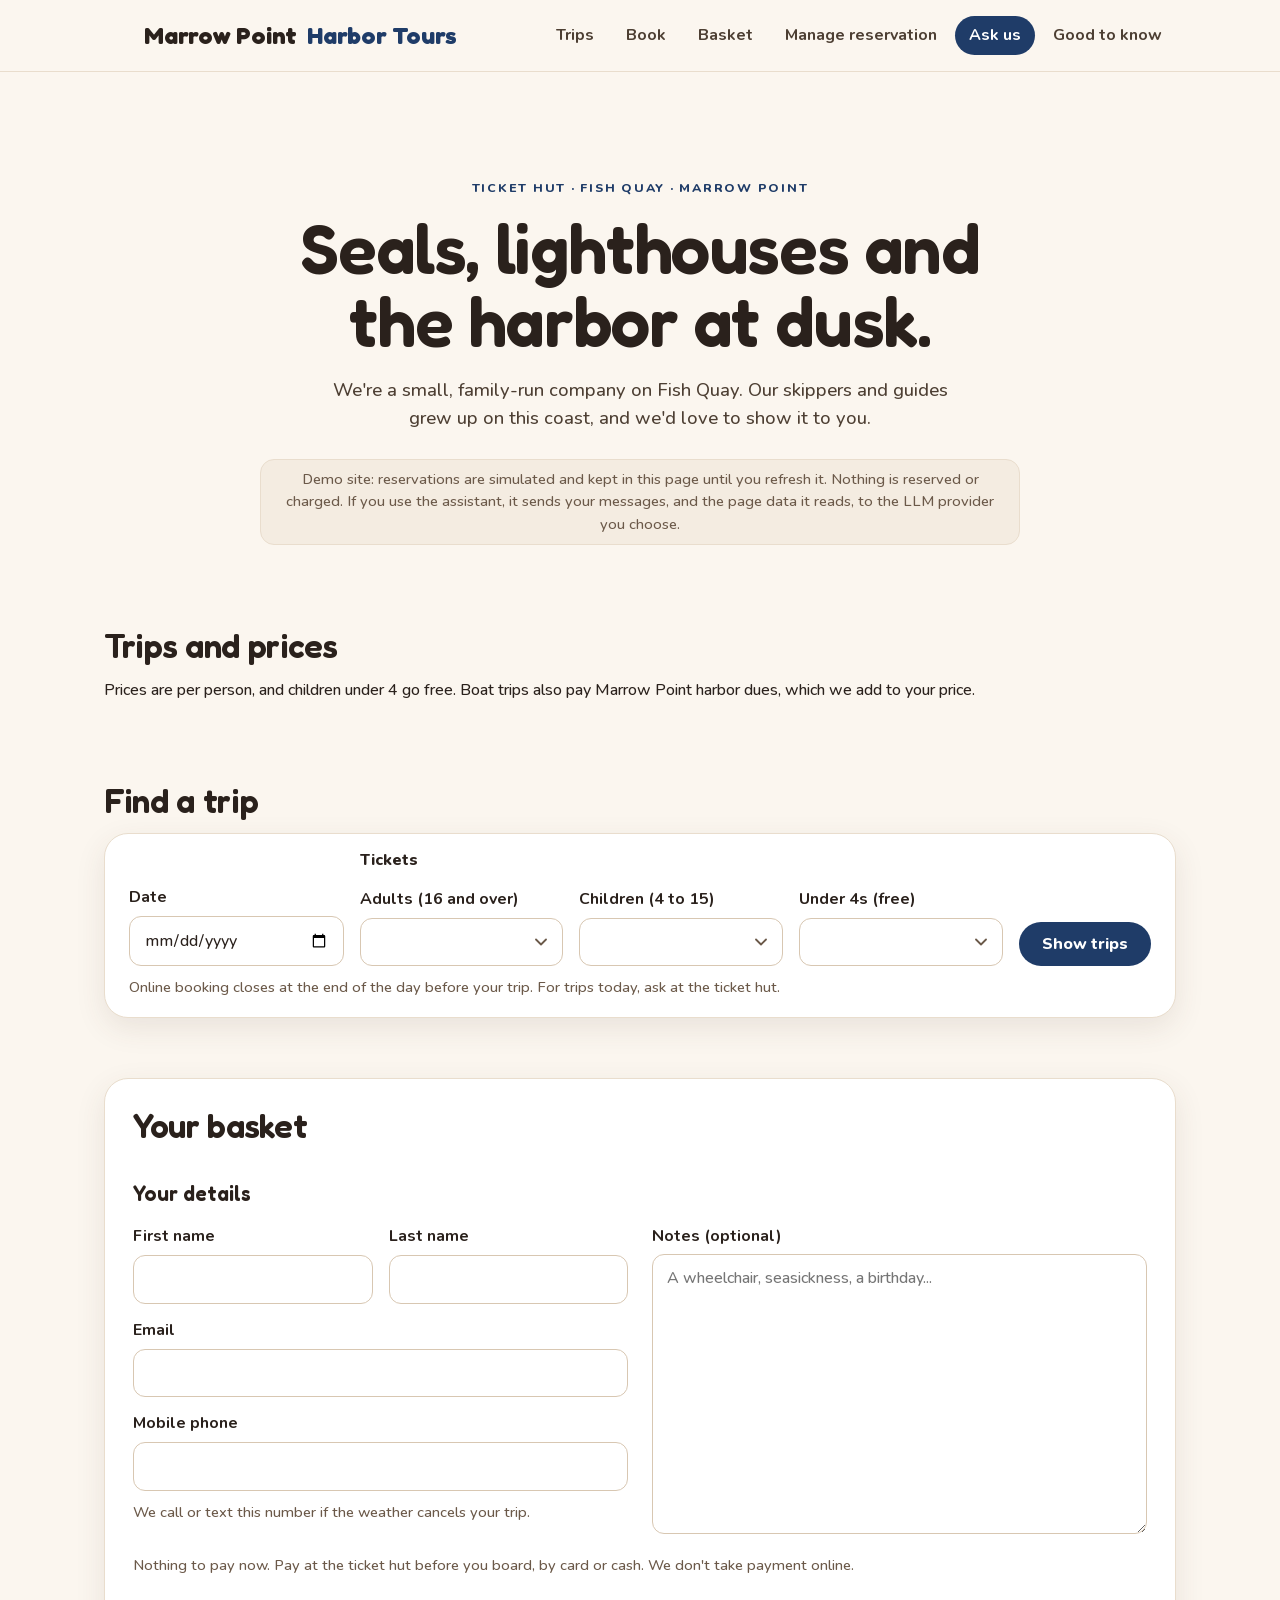
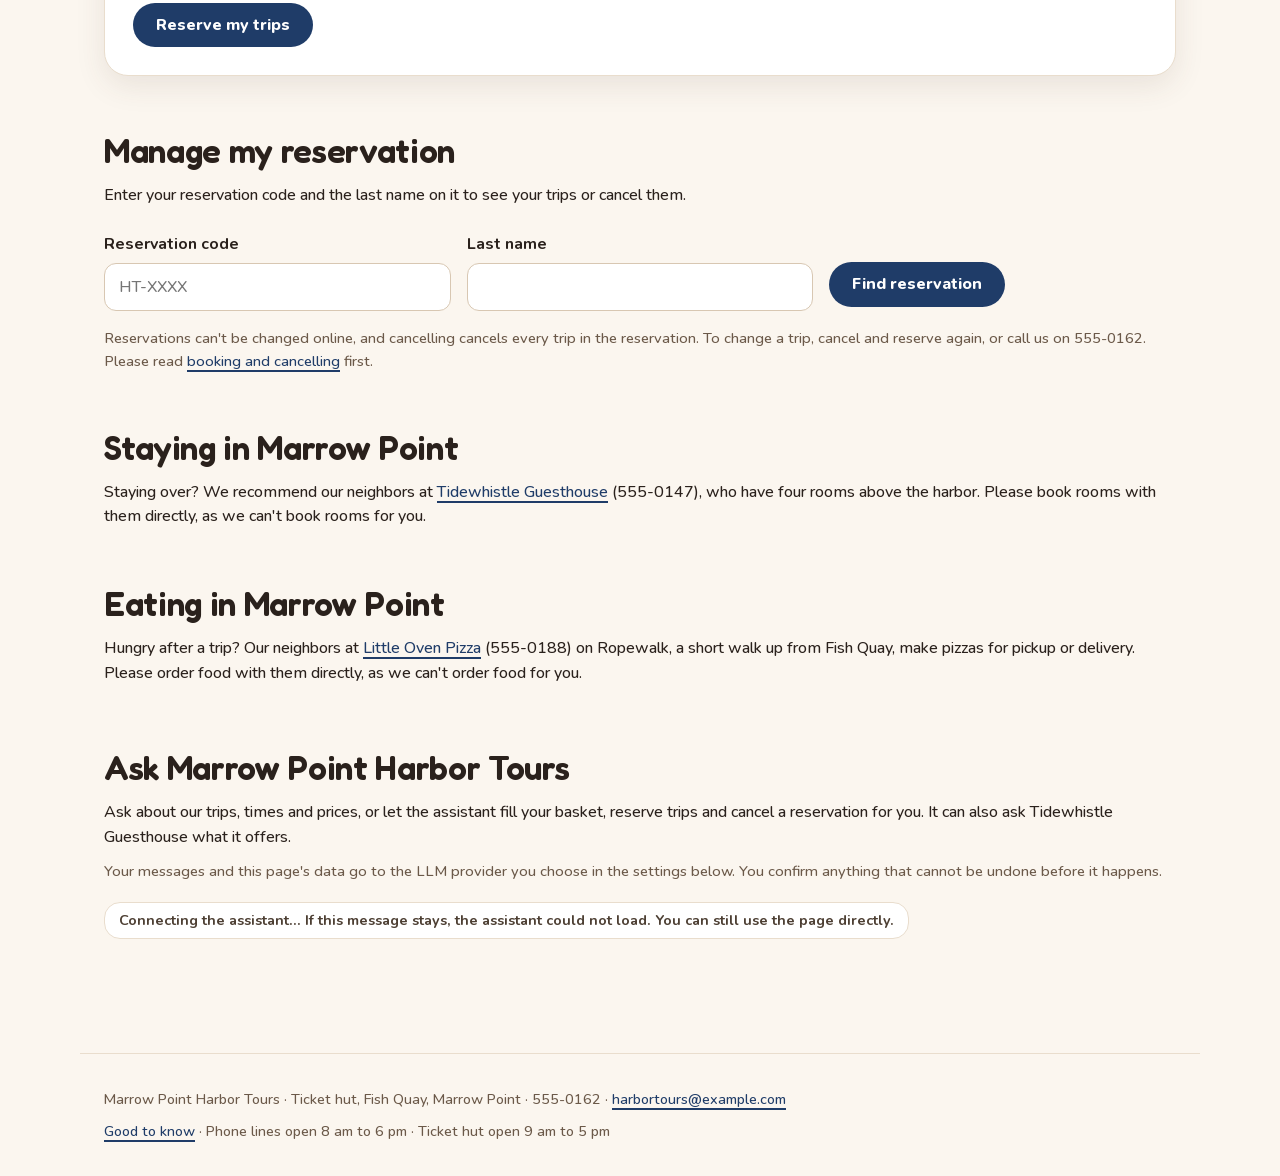
==== commit b54ae18e: "Merge main into worktree-three-sites" ====
--- a/examples/harbor_tours_agentified/index.html
+++ b/examples/harbor_tours_agentified/index.html
@@ -134,6 +134,14 @@
           above the harbor. Please book rooms with them directly, as we can't book rooms for you.</p>
       </section>
 
+      <section id="eating" aria-labelledby="eating-heading">
+        <h2 id="eating-heading">Eating in Marrow Point</h2>
+        <p id="eating-note">Hungry after a trip? Our neighbors at
+          <a href="https://littleoven.example.com/">Little Oven Pizza</a> (555-0188) on Ropewalk, a short walk up
+          from Fish Quay, make pizzas for pickup or delivery. Please order food with them directly, as we can't
+          order food for you.</p>
+      </section>
+
       <section id="assistant" class="assistant" aria-labelledby="assistant-heading">
         <h2 id="assistant-heading">Ask Marrow Point Harbor Tours</h2>
         <p>Ask about our trips, times and prices, or let the assistant fill your basket, reserve trips and cancel a
